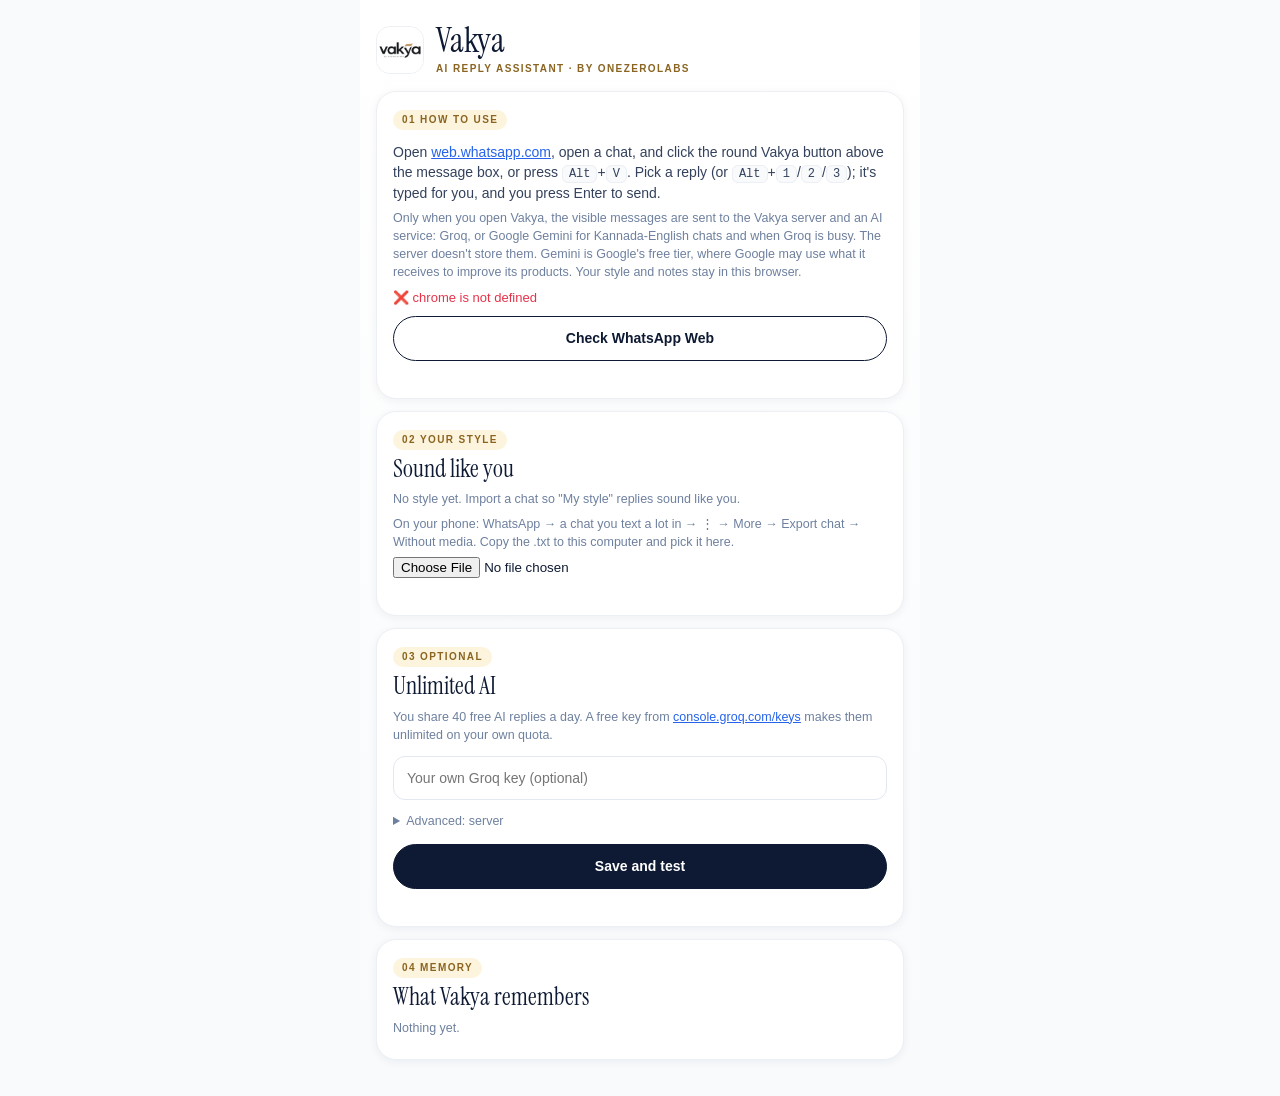
==== desktop/extension/options.html @ 13ed83a1 "Vakya 0.4.0: accurate replies, "write it for me", desktop extension Replies - Answer only their newe" ====
<!doctype html>
<html lang="en">
<head>
  <meta charset="utf-8">
  <title>Vakya settings</title>
  <style>
    @font-face { font-family: "Vakya Serif"; src: url("fonts/instrument_serif.ttf") format("truetype"); }
    :root { --navy: #0e1a33; --body: #33415c; --muted: #6e809f; --line: #eceff4; --soft: #f8fafc; --gold: #8a6420; --gold-bg: #fdf4dd; --ok: #1b9e57; --bad: #e5334a; }
    * { box-sizing: border-box; }
    html { background: var(--soft); }
    body { margin: 0 auto; min-width: 380px; max-width: 560px; padding: 24px 16px; background: linear-gradient(#fff, var(--soft));
           color: var(--navy); font: 14px/1.45 -apple-system, "Segoe UI", Inter, Roboto, sans-serif; }
    header { display: flex; align-items: center; gap: 12px; margin-bottom: 14px; }
    header img { width: 48px; height: 48px; border-radius: 14px; border: 1px solid var(--line); background: #fff; }
    h1 { margin: 0; font: 34px/1 "Vakya Serif", Georgia, serif; font-weight: 400; }
    .tag { font-size: 10px; font-weight: 700; letter-spacing: .14em; color: var(--gold); margin-top: 4px; }
    .card { background: #fff; border: 1px solid var(--line); border-radius: 20px; padding: 16px; margin-bottom: 12px;
            box-shadow: 0 2px 10px rgba(14,26,51,.06); }
    .badge { display: inline-block; font-size: 10px; font-weight: 700; letter-spacing: .14em; color: var(--gold);
             background: var(--gold-bg); border-radius: 999px; padding: 3px 9px; margin-bottom: 6px; }
    h2 { margin: 0 0 8px; font: 24px/1.1 "Vakya Serif", Georgia, serif; font-weight: 400; }
    p, .muted { color: var(--body); margin: 6px 0; }
    .muted { color: var(--muted); font-size: 12.5px; }
    input[type=text], input[type=password], select { width: 100%; padding: 11px 13px; border: 1px solid #e2e8f0; border-radius: 12px;
             font: inherit; color: var(--navy); background: #fff; margin: 6px 0; }
    button { width: 100%; padding: 11px 16px; border-radius: 999px; font: inherit; font-weight: 600; cursor: pointer; margin-top: 8px;
             border: 1px solid var(--navy); background: var(--navy); color: #fff; }
    button.secondary { background: #fff; color: var(--navy); }
    .status { font-size: 13px; margin-top: 8px; min-height: 1em; }
    .ok { color: var(--ok); } .bad { color: var(--bad); }
    .chat { border-top: 1px solid var(--line); padding: 8px 0; }
    .chat b { display: block; }
    .chat ul { margin: 4px 0 0; padding-left: 18px; color: var(--body); }
    .link { color: #2563eb; }
    pre { font: 11px/1.45 ui-monospace, Consolas, monospace; color: var(--body); background: var(--soft); border: 1px solid var(--line);
          border-radius: 12px; padding: 10px 12px; margin: 8px 0 0; white-space: pre-wrap; word-break: break-word; }
    kbd { font: 12px ui-monospace, monospace; background: var(--soft); border: 1px solid var(--line); border-radius: 6px; padding: 1px 6px; }
  </style>
</head>
<body>
  <header>
    <img src="icons/icon128.png" alt="">
    <div>
      <h1>Vakya</h1>
      <div class="tag">AI REPLY ASSISTANT · BY ONEZEROLABS</div>
    </div>
  </header>

  <div class="card">
    <div class="badge">01 HOW TO USE</div>
    <p>Open <a class="link" href="https://web.whatsapp.com" target="_blank">web.whatsapp.com</a>, open a chat, and click the round Vakya
       button above the message box, or press <kbd>Alt</kbd>+<kbd>V</kbd>. Pick a reply (or <kbd>Alt</kbd>+<kbd>1</kbd>/<kbd>2</kbd>/<kbd>3</kbd>);
       it's typed for you, and you press Enter to send.</p>
    <p class="muted">Only when you open Vakya, the visible messages are sent to the Vakya server and an AI service: Groq, or Google Gemini for Kannada-English chats and when Groq is busy. The server doesn't store them. Gemini is Google's free tier, where Google may use what it receives to improve its products. Your style and notes stay in this browser.</p>
    <div id="health" class="status"></div>
    <button id="check" class="secondary">Check WhatsApp Web</button>
    <div id="check-status" class="status"></div>
    <pre id="check-details" hidden></pre>
  </div>

  <div class="card">
    <div class="badge">02 YOUR STYLE</div>
    <h2>Sound like you</h2>
    <div id="style-summary" class="muted">No style yet. Import a chat so "My style" replies sound like you.</div>
    <p class="muted">On your phone: WhatsApp → a chat you text a lot in → ⋮ → More → Export chat → Without media. Copy the .txt to this computer and pick it here.</p>
    <input id="export-file" type="file" accept=".txt,text/plain">
    <select id="who" hidden></select>
    <button id="build" class="secondary" hidden>Learn my style</button>
    <div id="style-status" class="status"></div>
  </div>

  <div class="card">
    <div class="badge">03 OPTIONAL</div>
    <h2>Unlimited AI</h2>
    <p class="muted">You share 40 free AI replies a day. A free key from <a class="link" href="https://console.groq.com/keys" target="_blank">console.groq.com/keys</a> makes them unlimited on your own quota.</p>
    <input id="groq-key" type="password" placeholder="Your own Groq key (optional)">
    <details>
      <summary class="muted">Advanced: server</summary>
      <input id="server-url" type="text" placeholder="Server address">
      <input id="app-key" type="password" placeholder="App key">
    </details>
    <button id="save">Save and test</button>
    <div id="save-status" class="status"></div>
  </div>

  <div class="card">
    <div class="badge">04 MEMORY</div>
    <h2>What Vakya remembers</h2>
    <div id="chats" class="muted">Nothing yet.</div>
  </div>

  <script src="shared.js"></script>
  <script src="options.js"></script>
</body>
</html>
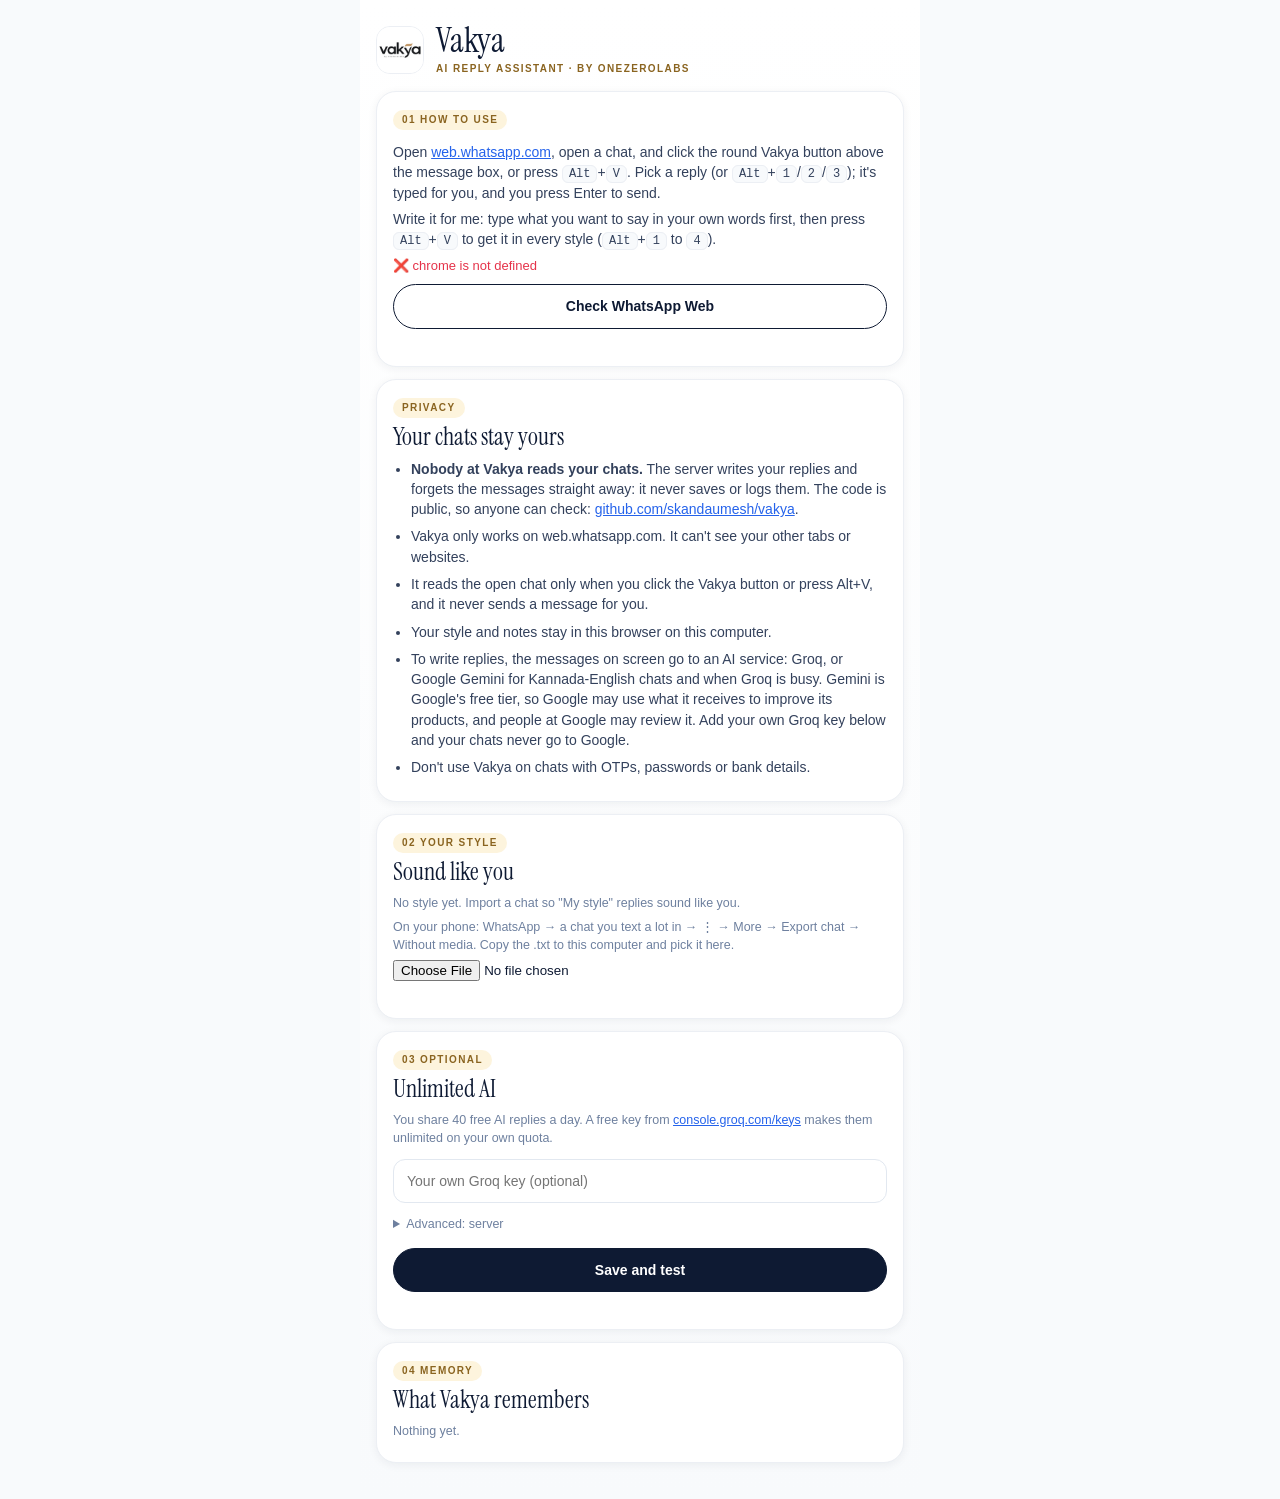
==== commit eef0d0f8: "Privacy notice, "Replies instead", restricted-setting help - "Your chats stay yours" card in the pho" ====
--- a/desktop/extension/options.html
+++ b/desktop/extension/options.html
@@ -32,6 +32,8 @@
     .chat b { display: block; }
     .chat ul { margin: 4px 0 0; padding-left: 18px; color: var(--body); }
     .link { color: #2563eb; }
+    .privacy { margin: 6px 0 0; padding-left: 18px; color: var(--body); }
+    .privacy li { margin-bottom: 7px; }
     pre { font: 11px/1.45 ui-monospace, Consolas, monospace; color: var(--body); background: var(--soft); border: 1px solid var(--line);
           border-radius: 12px; padding: 10px 12px; margin: 8px 0 0; white-space: pre-wrap; word-break: break-word; }
     kbd { font: 12px ui-monospace, monospace; background: var(--soft); border: 1px solid var(--line); border-radius: 6px; padding: 1px 6px; }
@@ -51,11 +53,26 @@
     <p>Open <a class="link" href="https://web.whatsapp.com" target="_blank">web.whatsapp.com</a>, open a chat, and click the round Vakya
        button above the message box, or press <kbd>Alt</kbd>+<kbd>V</kbd>. Pick a reply (or <kbd>Alt</kbd>+<kbd>1</kbd>/<kbd>2</kbd>/<kbd>3</kbd>);
        it's typed for you, and you press Enter to send.</p>
-    <p class="muted">Only when you open Vakya, the visible messages are sent to the Vakya server and an AI service: Groq, or Google Gemini for Kannada-English chats and when Groq is busy. The server doesn't store them. Gemini is Google's free tier, where Google may use what it receives to improve its products. Your style and notes stay in this browser.</p>
+    <p>Write it for me: type what you want to say in your own words first, then press <kbd>Alt</kbd>+<kbd>V</kbd>
+       to get it in every style (<kbd>Alt</kbd>+<kbd>1</kbd> to <kbd>4</kbd>).</p>
     <div id="health" class="status"></div>
     <button id="check" class="secondary">Check WhatsApp Web</button>
     <div id="check-status" class="status"></div>
     <pre id="check-details" hidden></pre>
+  </div>
+
+  <!-- Every line must stay true: check the server's logging, the extension's matches and the AI providers before editing. -->
+  <div class="card">
+    <div class="badge">PRIVACY</div>
+    <h2>Your chats stay yours</h2>
+    <ul class="privacy">
+      <li><b>Nobody at Vakya reads your chats.</b> The server writes your replies and forgets the messages straight away: it never saves or logs them. The code is public, so anyone can check: <a class="link" href="https://github.com/skandaumesh/vakya" target="_blank">github.com/skandaumesh/vakya</a>.</li>
+      <li>Vakya only works on web.whatsapp.com. It can't see your other tabs or websites.</li>
+      <li>It reads the open chat only when you click the Vakya button or press Alt+V, and it never sends a message for you.</li>
+      <li>Your style and notes stay in this browser on this computer.</li>
+      <li>To write replies, the messages on screen go to an AI service: Groq, or Google Gemini for Kannada-English chats and when Groq is busy. Gemini is Google's free tier, so Google may use what it receives to improve its products, and people at Google may review it. Add your own Groq key below and your chats never go to Google.</li>
+      <li>Don't use Vakya on chats with OTPs, passwords or bank details.</li>
+    </ul>
   </div>
 
   <div class="card">
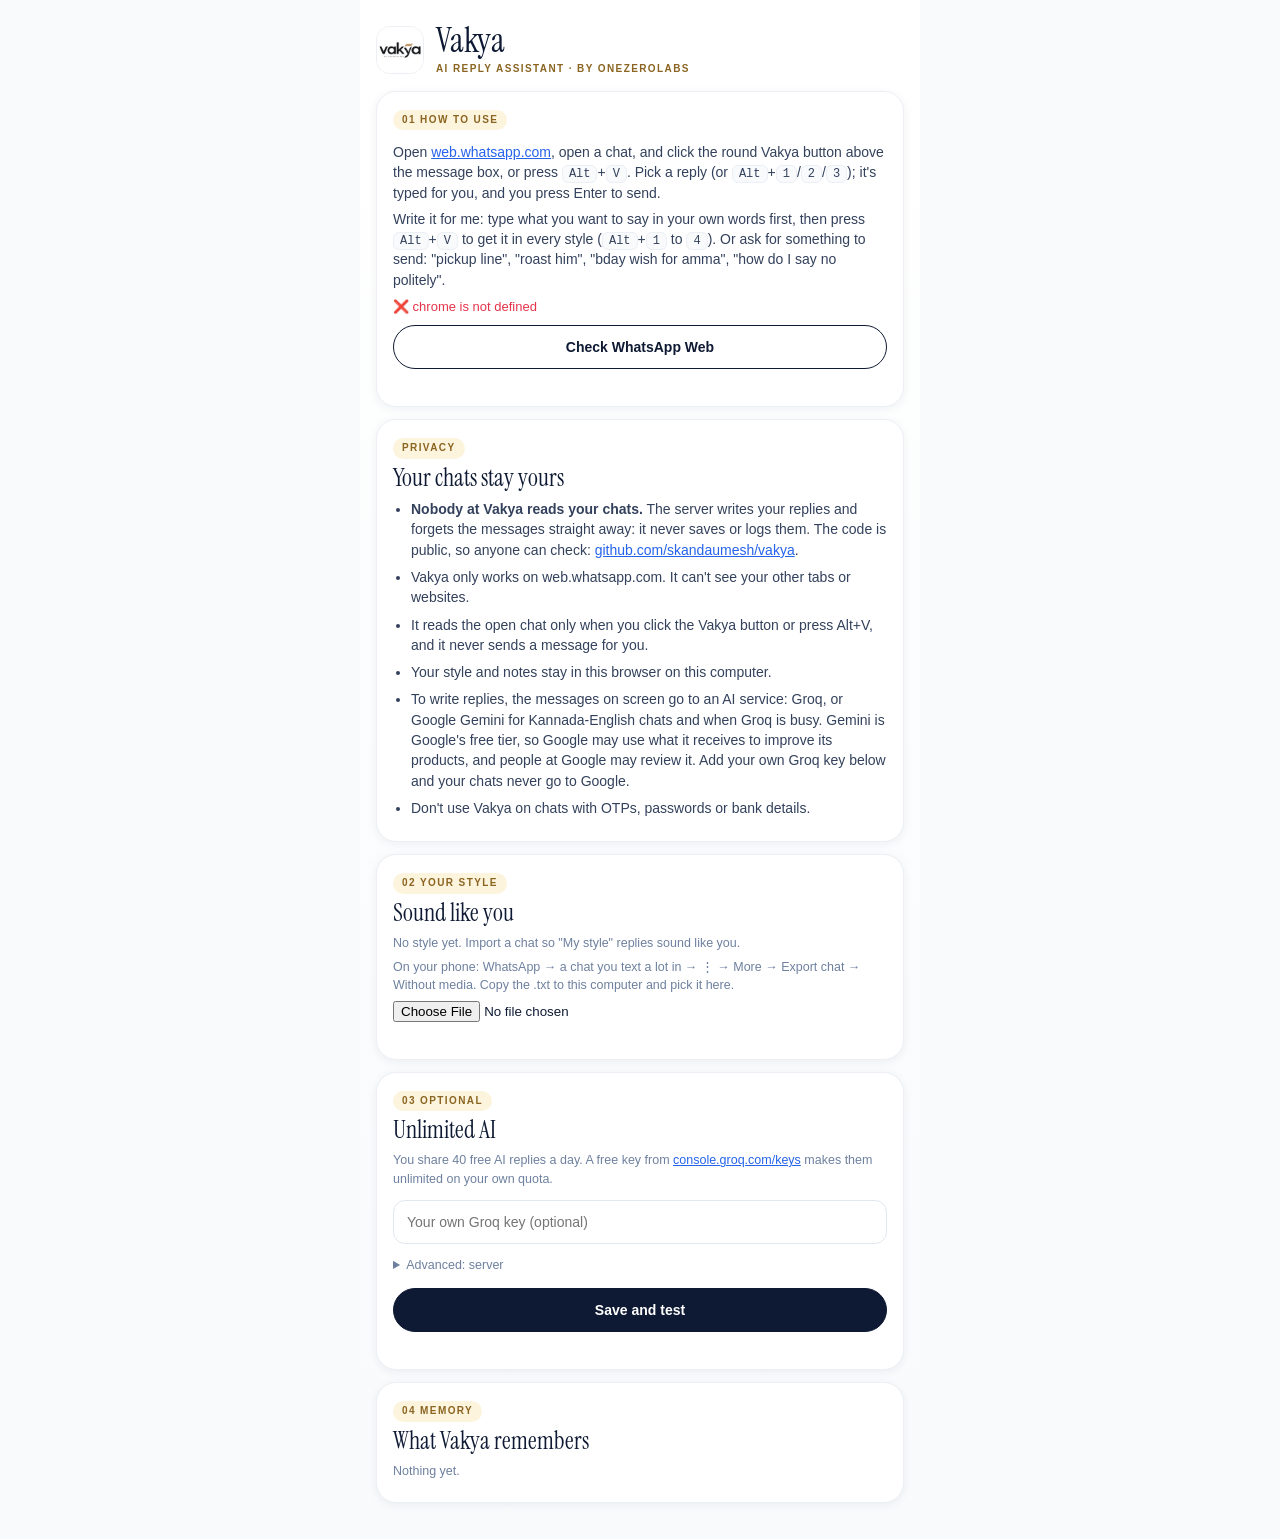
==== commit 4682023f: "Ask Vakya for ideas: "pickup line", "roast him", "bday wish" Text typed in the box is now either wha" ====
--- a/desktop/extension/options.html
+++ b/desktop/extension/options.html
@@ -54,7 +54,8 @@
        button above the message box, or press <kbd>Alt</kbd>+<kbd>V</kbd>. Pick a reply (or <kbd>Alt</kbd>+<kbd>1</kbd>/<kbd>2</kbd>/<kbd>3</kbd>);
        it's typed for you, and you press Enter to send.</p>
     <p>Write it for me: type what you want to say in your own words first, then press <kbd>Alt</kbd>+<kbd>V</kbd>
-       to get it in every style (<kbd>Alt</kbd>+<kbd>1</kbd> to <kbd>4</kbd>).</p>
+       to get it in every style (<kbd>Alt</kbd>+<kbd>1</kbd> to <kbd>4</kbd>). Or ask for something to send:
+       "pickup line", "roast him", "bday wish for amma", "how do I say no politely".</p>
     <div id="health" class="status"></div>
     <button id="check" class="secondary">Check WhatsApp Web</button>
     <div id="check-status" class="status"></div>
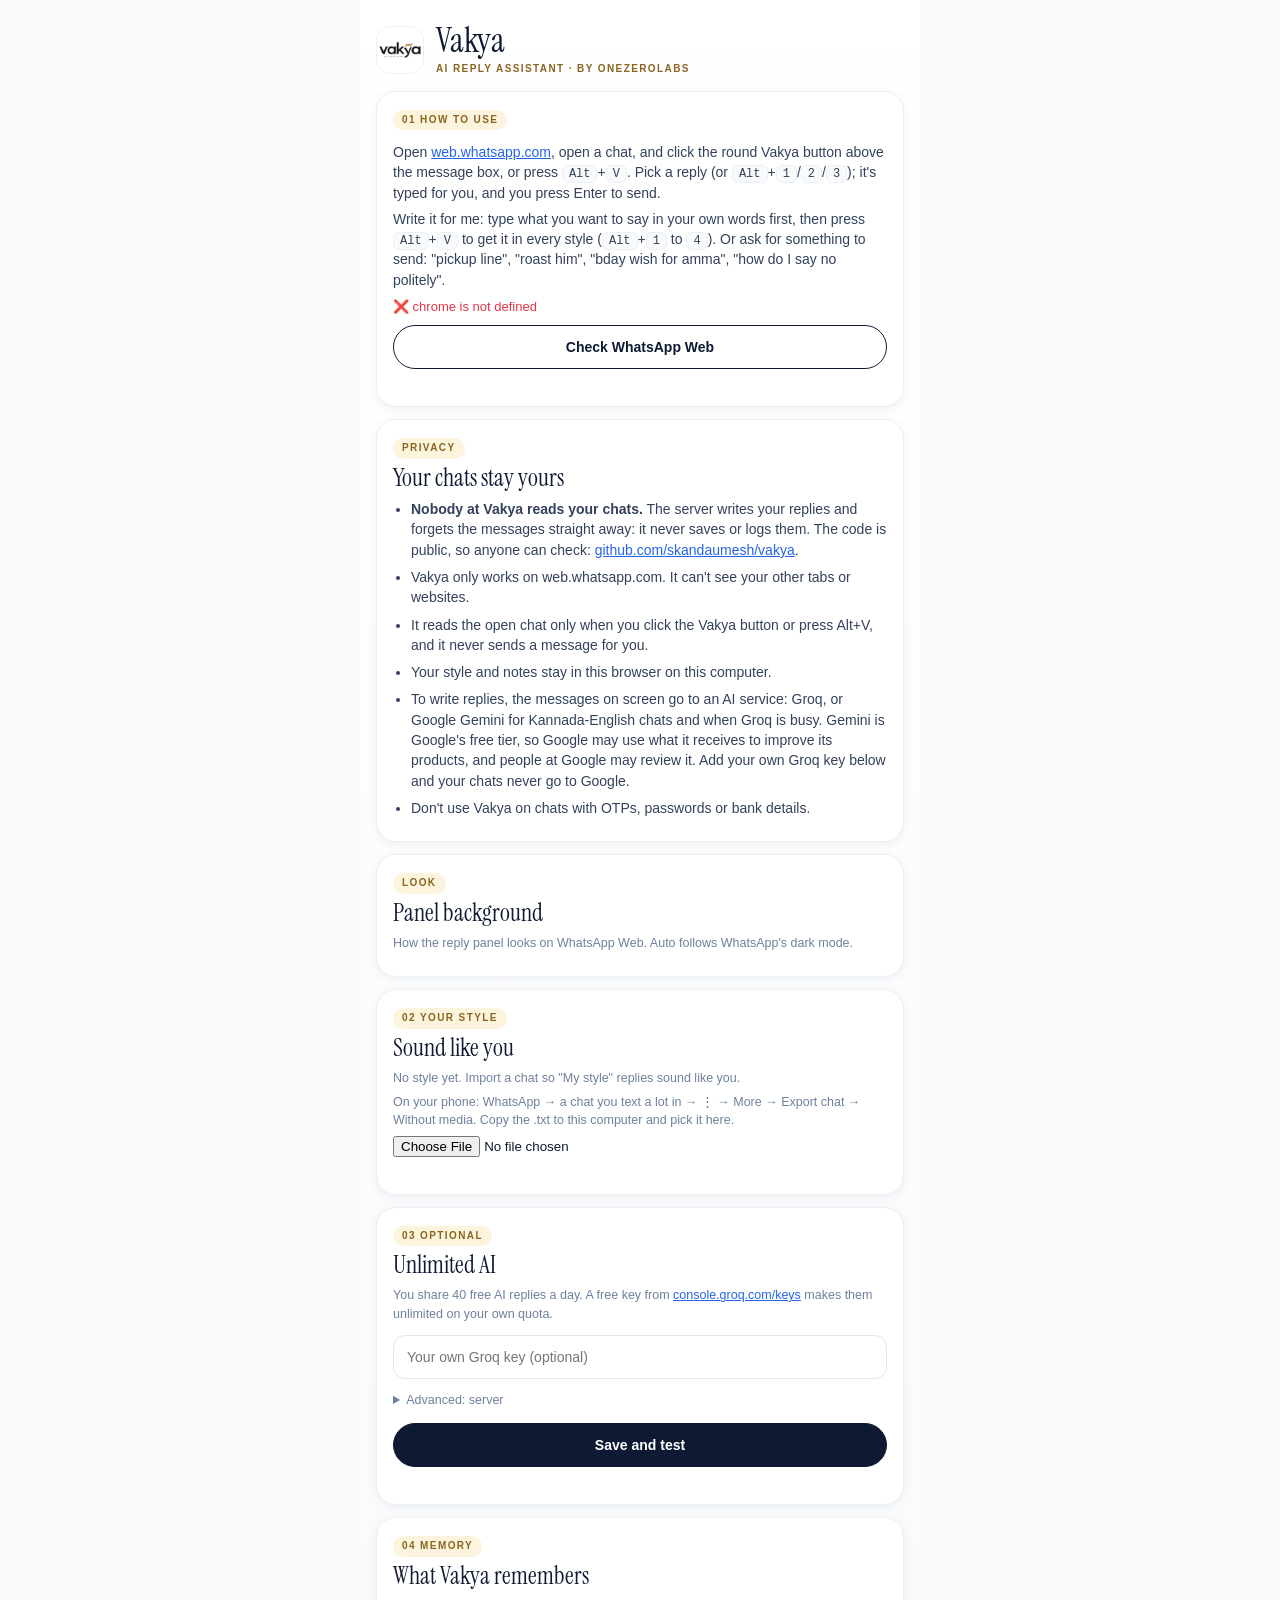
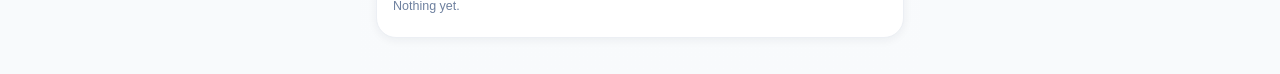
==== commit 8fbfb874: "Panel background options: Auto, White, Navy, Black, Rose, Mint, Glass Phone: a "Panel background" ca" ====
--- a/desktop/extension/options.html
+++ b/desktop/extension/options.html
@@ -33,6 +33,9 @@
     .chat ul { margin: 4px 0 0; padding-left: 18px; color: var(--body); }
     .link { color: #2563eb; }
     .privacy { margin: 6px 0 0; padding-left: 18px; color: var(--body); }
+    .themes { display: flex; flex-wrap: wrap; gap: 8px; margin-top: 8px; }
+    .themes button { width: auto; margin: 0; padding: 14px 16px; border-radius: 14px; font-weight: 700; font-size: 13px; }
+    .themes button.on { outline: 3px solid var(--navy); outline-offset: 2px; }
     .privacy li { margin-bottom: 7px; }
     pre { font: 11px/1.45 ui-monospace, Consolas, monospace; color: var(--body); background: var(--soft); border: 1px solid var(--line);
           border-radius: 12px; padding: 10px 12px; margin: 8px 0 0; white-space: pre-wrap; word-break: break-word; }
@@ -77,6 +80,13 @@
   </div>
 
   <div class="card">
+    <div class="badge">LOOK</div>
+    <h2>Panel background</h2>
+    <p class="muted">How the reply panel looks on WhatsApp Web. Auto follows WhatsApp's dark mode.</p>
+    <div id="themes" class="themes"></div>
+  </div>
+
+  <div class="card">
     <div class="badge">02 YOUR STYLE</div>
     <h2>Sound like you</h2>
     <div id="style-summary" class="muted">No style yet. Import a chat so "My style" replies sound like you.</div>
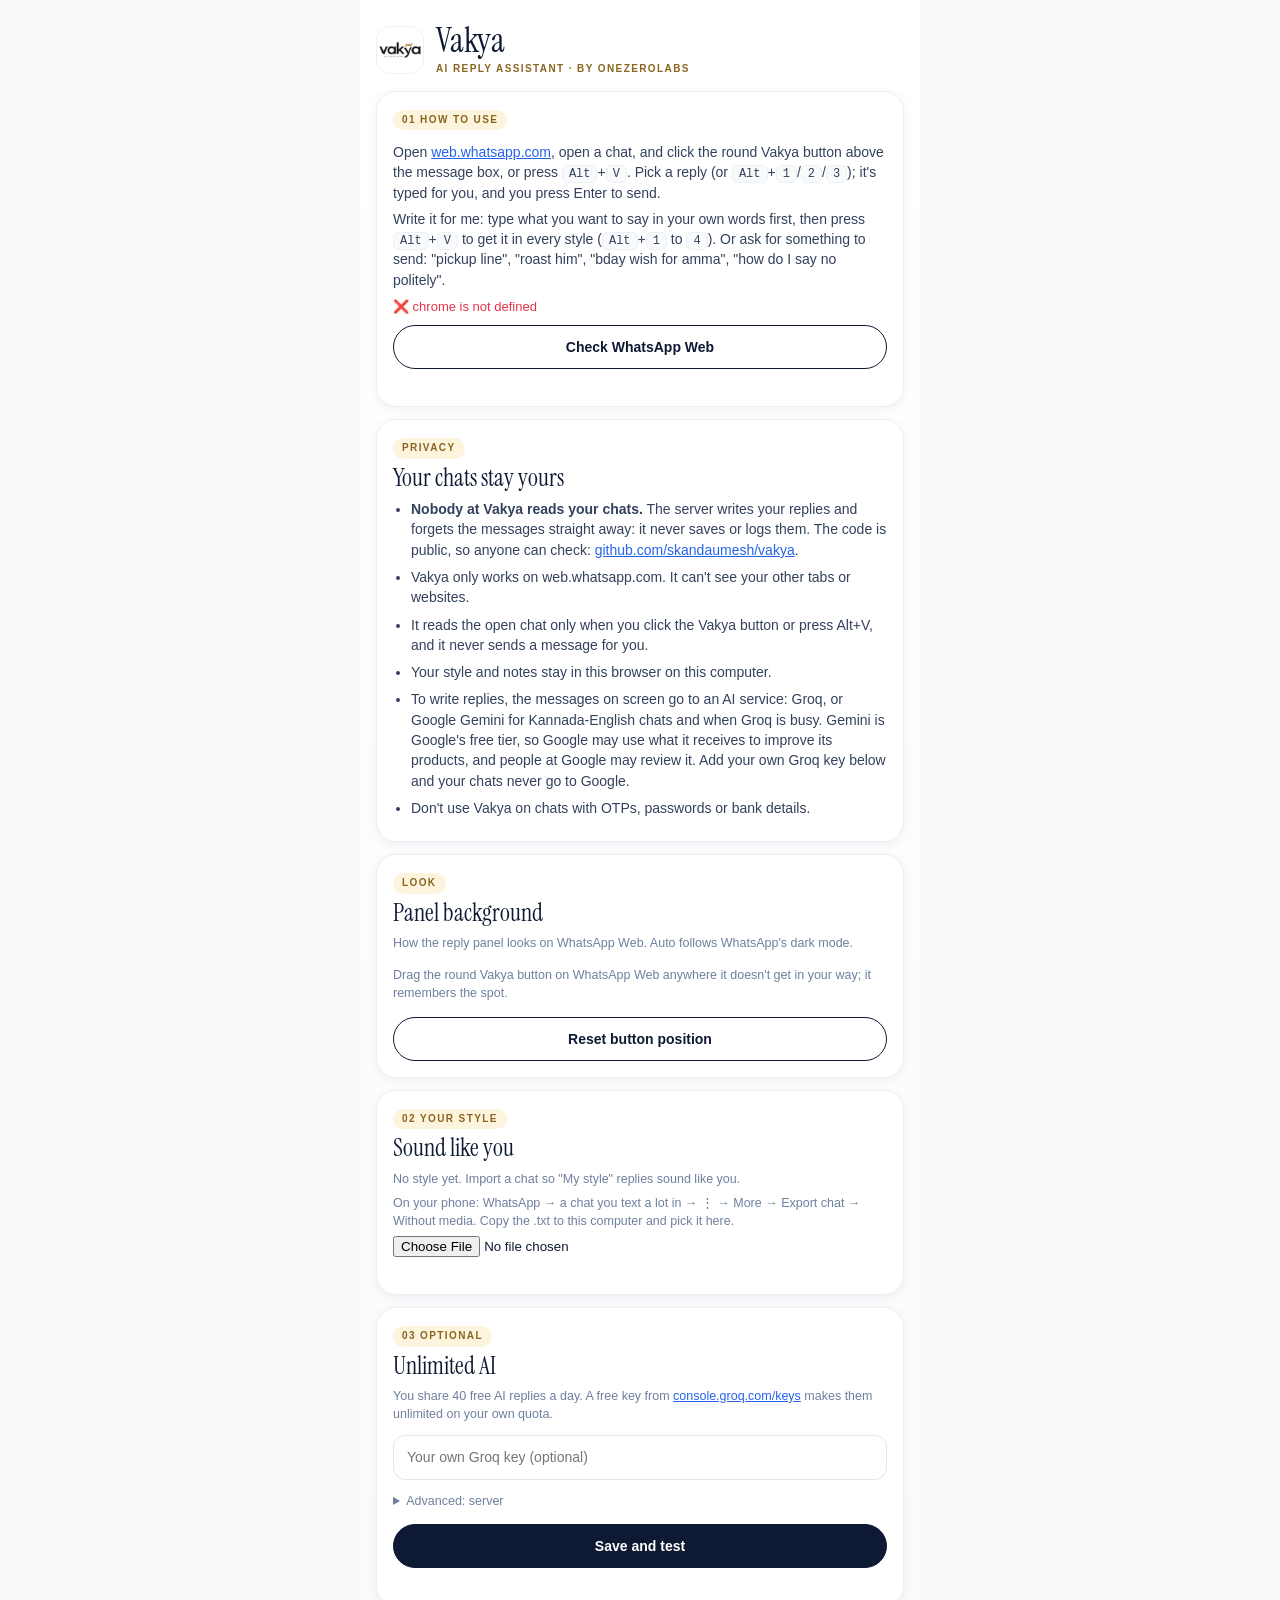
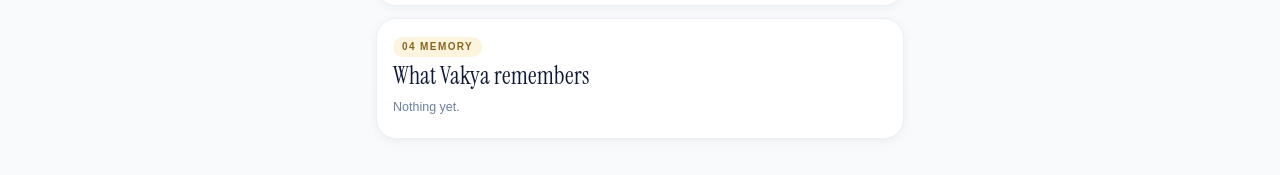
==== commit d0e1c14c: "Movable bubble; "roast him" always gets ideas; write what I typed - Phone: drag the round bubble any" ====
--- a/desktop/extension/options.html
+++ b/desktop/extension/options.html
@@ -84,6 +84,8 @@
     <h2>Panel background</h2>
     <p class="muted">How the reply panel looks on WhatsApp Web. Auto follows WhatsApp's dark mode.</p>
     <div id="themes" class="themes"></div>
+    <p class="muted">Drag the round Vakya button on WhatsApp Web anywhere it doesn't get in your way; it remembers the spot.</p>
+    <button id="reset-fab" class="secondary">Reset button position</button>
   </div>
 
   <div class="card">
